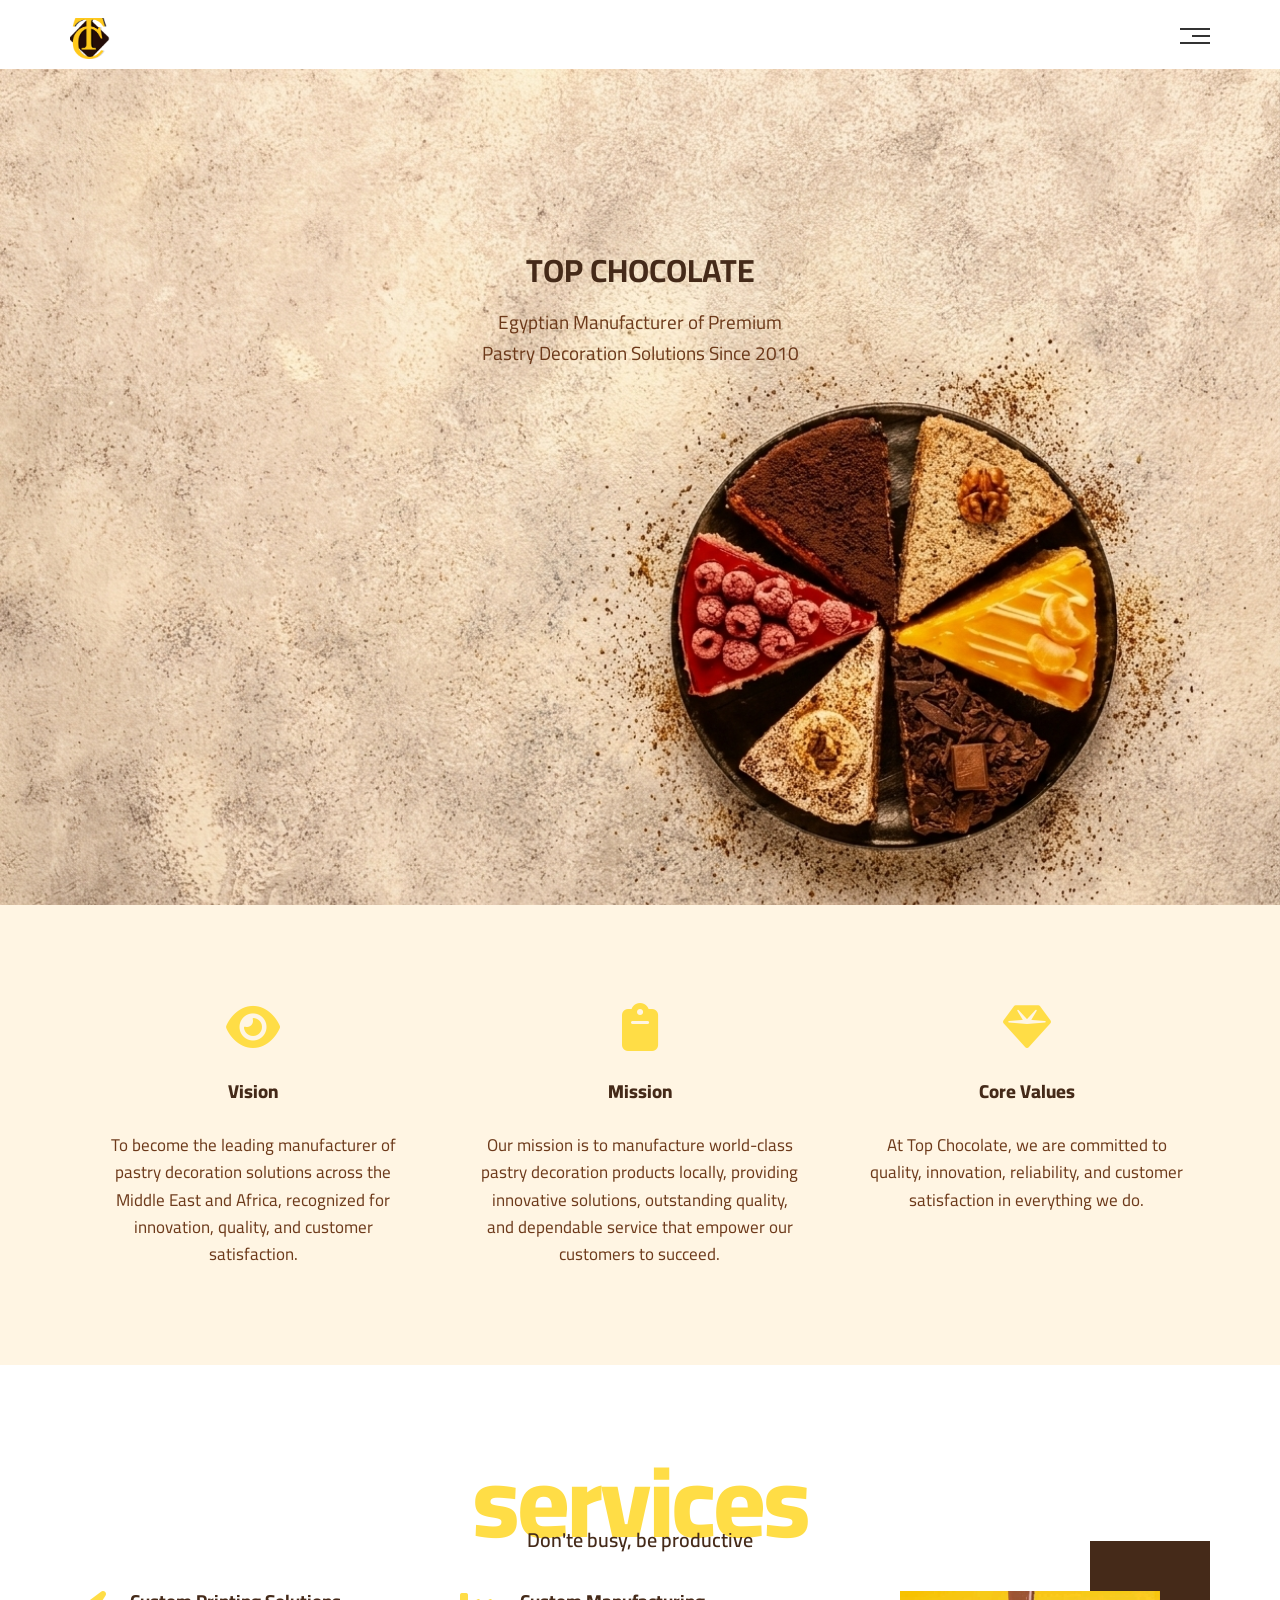
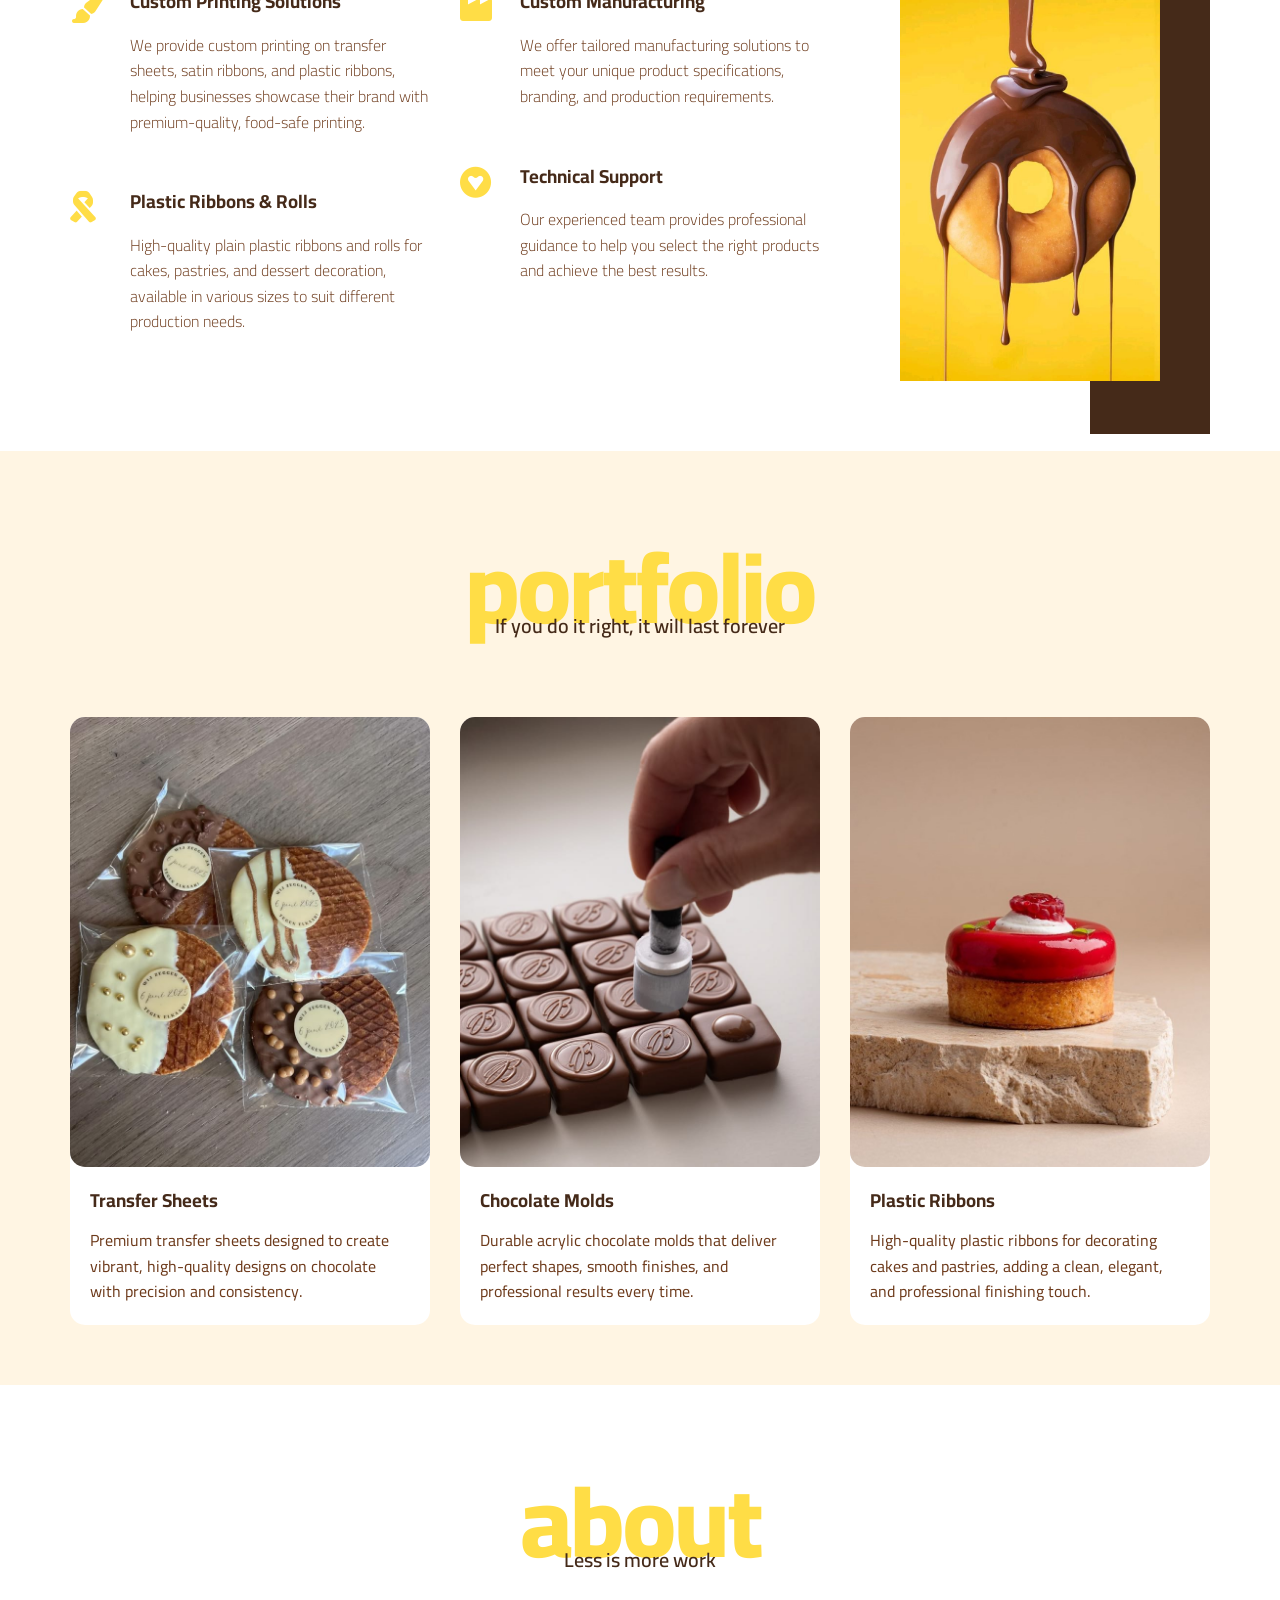
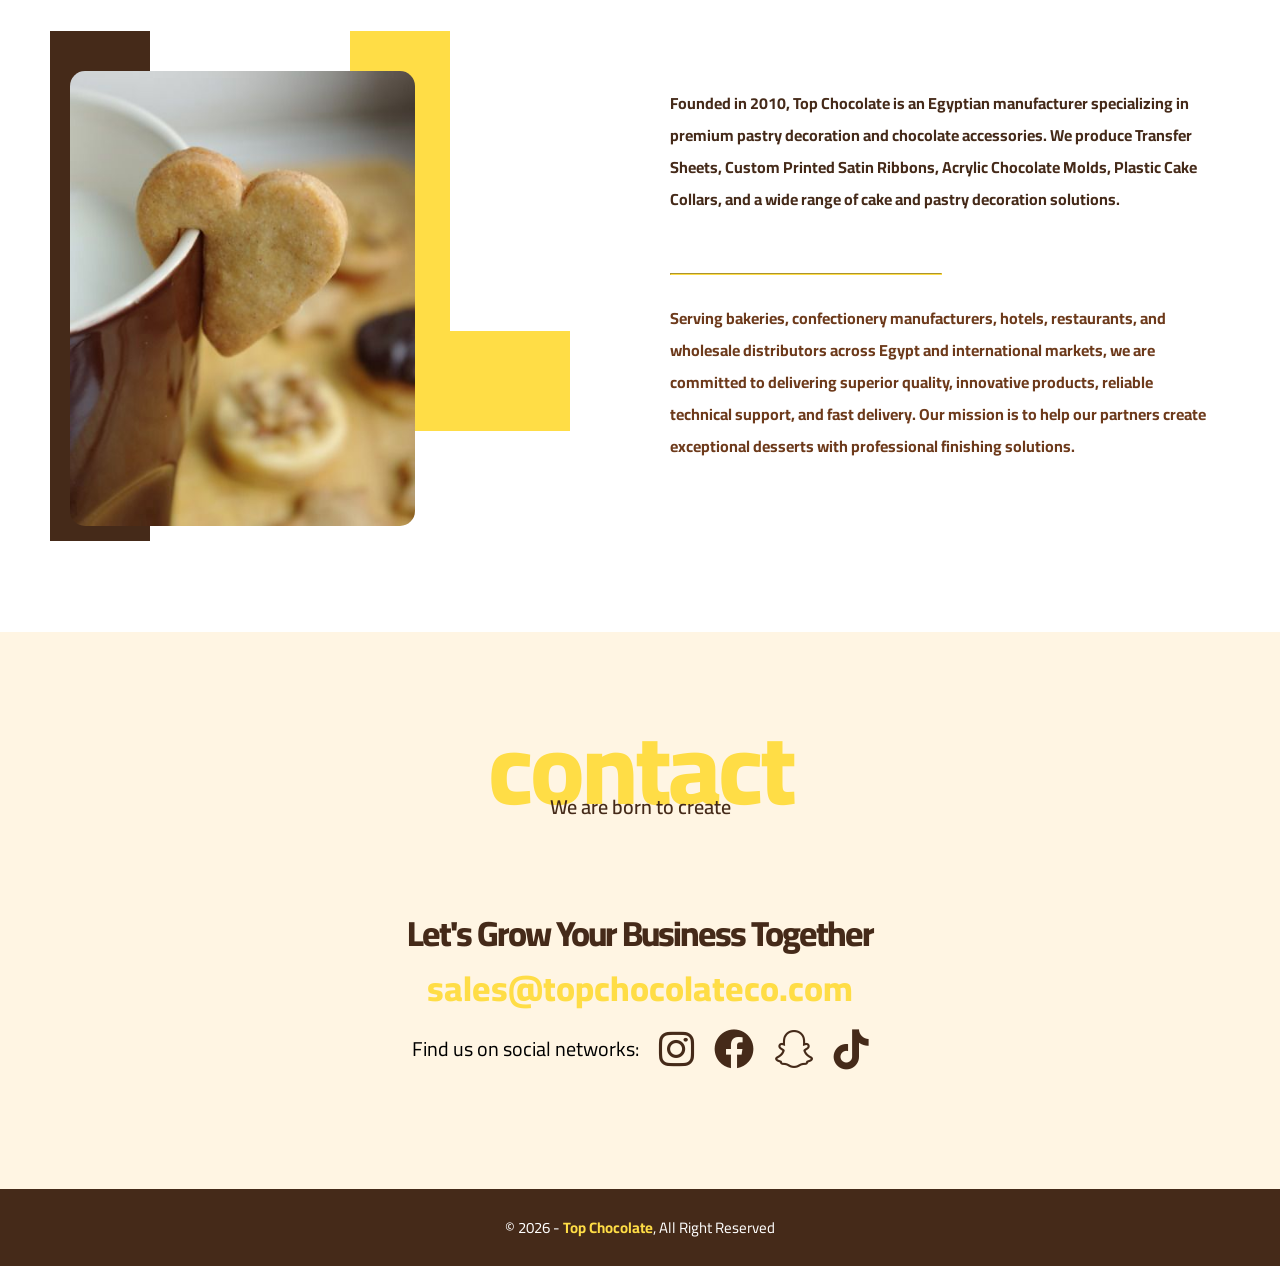
==== Top Chocolate Website/index.html @ aec2bd37 "Add files via upload" ====
<!DOCTYPE html>
<html lang="en">

<head>
    <meta charset="UTF-8">
    <meta http-equiv="X-UA-Compatible" content="IE=edge">
    <meta name="viewport" content="width=device-width, initial-scale=1.0">
    <title>Top Chocolate</title>
     <link rel="icon" type="image/png" href="images/TC_logo.png">
    <link rel="stylesheet" href="css/leon.css">
    <!-- Normalising CSS -->
    <link rel="stylesheet" href="css/normalise.css">
    <!-- Font Awesome -->
    <link rel="stylesheet" href="css/all.min.css">
    <!-- Google Fonts -->
    <link rel="preconnect" href="https://fonts.googleapis.com">
    <link rel="preconnect" href="https://fonts.gstatic.com" crossorigin>
    <link href="https://fonts.googleapis.com/css2?family=Cairo:wght@200;300;500;600;700;900&display=swap"
        rel="stylesheet">
</head>

<body>
    <header>
        <div class="container">
            <img class="logo" src="images/TC_logo.png" alt="LOGO">
            <div class="links">
                <span class="icon">
                    <span></span>
                    <span></span>
                    <span></span>
                </span>
                <ul>
                    <li><a href="#services">Services</a></li>
                    <li><a href="#portfolio">Portfolio</a></li>
                    <li><a href="#about">About</a></li>
                    <li><a href="#contact">Contact</a></li>
                </ul>
            </div>
        </div>
    </header>
    <main>
        <div class="intro-text">
            <h1>Top Chocolate</h1>
            <p>Egyptian Manufacturer of Premium Pastry Decoration Solutions Since 2010</p>
        </div>
    </main>
    <div class="feature">
        <div class="container">
            <div class="feat">
               <i class="fa-solid fa-eye fa-3x"></i>
                <h3>Vision</h3>
                <p>To become the leading manufacturer of pastry decoration solutions across the Middle East and Africa, recognized for innovation, quality, and customer satisfaction.</p>
            </div>
            <div class="feat">
               <i class="fa-solid fa-clipboard fa-3x"></i>
                <h3>Mission</h3>
                <p>Our mission is to manufacture world-class pastry decoration products locally, providing innovative solutions, outstanding quality, and dependable service that empower our customers to succeed.</p>
            </div>
            <div class="feat">
                <i class="fa-solid fa-gem fa-3x"></i>
                <h3>Core Values</h3>
                <p>At Top Chocolate, we are committed to quality, innovation, reliability, and customer satisfaction in everything we do.</p>
            </div>
        </div>
    </div>
    <div id="services" class="services">
        <div class="container">
            <h2 class="special-heading">services</h2>
            <p>Don'te busy, be productive</p>
            <div class="services-content">
                <div class="col">
                    <div class="srv">
                       <i class="fa-solid fa-paintbrush fa-2x"></i>
                        <div class="text">
                            <h3>Custom Printing Solutions</h3>
                            <p>We provide custom printing on transfer sheets, satin ribbons, and plastic ribbons, helping businesses showcase their brand with premium-quality, food-safe printing.</p>
                        </div>
                    </div>
                    <div class="srv">
                        <i class="fa-solid fa-ribbon fa-2x"></i>
                        <div class="text">
                            <h3>Plastic Ribbons & Rolls</h3>
                            <p>High-quality plain plastic ribbons and rolls for cakes, pastries, and dessert decoration, available in various sizes to suit different production needs.</p>
                        </div>
                    </div>
                </div>
                <div class="col">

                    <div class="srv">
                        <i class="fa-solid fa-industry fa-2x"></i>
                        <div class="text">
                            <h3>Custom Manufacturing</h3>
                            <p>We offer tailored manufacturing solutions to meet your unique product specifications, branding, and production requirements.</p>
                        </div>
                    </div>
                    <div class="srv">
                        <i class="fa-brands fa-gratipay fa-2x"></i>
                        <div class="text">
                            <h3>Technical Support</h3>
                            <p>Our experienced team provides professional guidance to help you select the right products and achieve the best results.</p>
                        </div>
                    </div>
                </div>
                <div class="col">
                    <div class="image image-col">
                        <img src="./images/dount.jpg" alt="">
                    </div>
                </div>
            </div>
        </div>
    </div>
    <div id="portfolio" class="portfolio">
        <div class="container">
            <h2 class="special-heading">portfolio</h2>
            <p>If you do it right, it will last forever</p>
            <div class="portfolio-content">
                <div class="card">
                    <img src="./images/transfer.jpg" alt="">
                    <div class="info">
                        <h3>Transfer Sheets</h3>
                        <p>Premium transfer sheets designed to create vibrant, high-quality designs on chocolate with precision and consistency.</p>
                    </div>
                </div>
                <div class="card">
                    <img src="./images/choco_mold.jpg" alt="">
                    <div class="info">
                        <h3>Chocolate Molds</h3>
                        <p>Durable acrylic chocolate molds that deliver perfect shapes, smooth finishes, and professional results every time.</p>
                    </div>
                </div>
                <div class="card">
                    <img src="./images/plastic_ribbon.jpg" alt="">
                    <div class="info">
                        <h3>Plastic Ribbons</h3>
                        <p>High-quality plastic ribbons for decorating cakes and pastries, adding a clean, elegant, and professional finishing touch.</p>
                    </div>
                </div>
            </div>
        </div>
    </div>
    <div id="about" class="about">
        <div class="container">
            <h2 class="special-heading">about</h2>
            <p>Less is more work</p>
            <div class="about-content">
                <div class="image">
                    <img src="./images/about3.jpg" alt="">
                </div>
                <div class="text">
                    <p>Founded in 2010, Top Chocolate is an Egyptian manufacturer specializing in premium pastry decoration and chocolate accessories. We produce Transfer Sheets, Custom Printed Satin Ribbons, Acrylic Chocolate Molds, Plastic Cake Collars, and a wide range of cake and pastry decoration solutions.</p>
                    <hr>
                    <p>Serving bakeries, confectionery manufacturers, hotels, restaurants, and wholesale distributors across Egypt and international markets, we are committed to delivering superior quality, innovative products, reliable technical support, and fast delivery. Our mission is to help our partners create exceptional desserts with professional finishing solutions.</p>
                </div>
            </div>
        </div>
    </div>
    <div id="contact" class="contact">
        <div class="container">
            <h2 class="special-heading">contact</h2>
            <p>We are born to create</p>
            <div class="contact-content">
                <p class="label">Let's Grow Your Business Together</p>
                <a href="mailto:leonagency@mail.com?subject=contact" class="link">sales@topchocolateco.com</a>
                <div class="social">
                    Find us on social networks:
                    <i class="fab fa-instagram fa-2x"></i>
                    <i class="fab fa-facebook fa-2x"></i>
                    <i class="fab fa-snapchat fa-2x"></i>
                    <i class="fab fa-tiktok fa-2x"></i>
                </div>
            </div>
        </div>
    </div>
    <footer>&copy; 2026 - <span>Top Chocolate</span>, All Right Reserved</footer>
</body>

</html>
---- Top Chocolate Website/css/leon.css ----
/* Start Global values */
html {
    scroll-behavior: smooth;
}

* {
    box-sizing: border-box;
    -webkit-box-sizing: border-box;
    -moz-box-sizing: border-box;
}

:root {
    --main-color: #ffdd46;
    --second-color: #452a19;
    --section-padding: 60px;
    --section-background: #fff5e3;
    --p-color: #6d3a1b;
    --p-line-height: 1.6;
}

body {
    font-family: 'Cairo', sans-serif;
}

.special-heading {
    color: var(--main-color);
    font-weight: 800;
    text-align: center;
    font-size: 100px;
    letter-spacing: -3px;
    margin: 0;
}

.special-heading+p {
    margin: -30px 0 0;
    font-size: 20px;
    font-weight: 600;
    text-align: center;
    color: var(--second-color);
}

.parent {
    background-color: #eee;
}

.container {
    margin: auto;
    margin-top: 18px;
    padding-left: 15px;
    padding-right: 15px;
    margin-left: auto;
    margin-right: auto;
}

@media (max-width: 450px) {
    .special-heading {
        font-size: 60px;
    }

    .special-heading+p {
        margin-top: -20px;
        font-size: 15px;
    }
}

@media (min-width: 768px) {
    .container {
        width: 750px;
    }
}

@media (min-width: 992px) {
    .container {
        width: 950px;
    }
}

@media (min-width: 1200px) {
    .container {
        width: 1170px;
    }
}

@media (min-width: 1600px) {
    .container {
        width: 1550px;
    }
}

/* End Global values */
/* Start Header */


header .container {
    display: flex;
    justify-content: space-between;
    align-items: center;
    margin-bottom: 10px;
}

header .logo {
    width: 40px;
}

header .links {
    position: relative;
}

header .links .icon {
    width: 30px;
    display: flex;
    flex-wrap: wrap;
    justify-content: flex-end;
}

header .links .icon:hover span:nth-child(2) {
    width: 100%;
}

header .links .icon span {
    background-color: #333;
    margin-bottom: 5px;
    height: 2px;
    transition: 0.3s;
}

header .links .icon span:first-child {
    width: 100%;
}

header .links .icon span:nth-child(2) {
    width: 60%;
}

header .links .icon span:last-child {
    width: 100%;
}

header .links ul {
    list-style: none;
    margin: 0;
    padding: 0;
    background-color: #f6f6f6;
    position: absolute;
    right: 0;
    min-width: 200px;
    top: calc(100% + 15px);
    display: none;
    z-index: 1;
}

header .links:hover ul {
    display: block;
}

header .links ul::before {
    content: "";
    border-width: 10px;
    border-style: solid;
    border-color: transparent transparent #f6f6f6 transparent;
    position: absolute;
    right: 5px;
    top: -19px;
}

header .links ul li a {
    display: block;
    padding: 15px;
    text-decoration: none;
    color: #333;
    transition: 0.3s;

}

header .links ul li a:hover {
    padding-left: 25px;
}

header .links ul li:not(:last-child) a {
    border-bottom: 1px solid #ddd;
}

/* End Header */
/* Start Main Page */

main {
    background-image: url(../images/gattue4.jpg);
    background-size: cover;
    height: calc(100vh - 64px);
    position: relative;
}

main .intro-text {
    position: absolute;
    top: 30%;
    left: 50%;
    transform: translate(-50%, -50%);
    text-align: center;
    width: 320px;
    max-width: 100%;
}

main .intro-text h1 {
    margin: 0;
    color: var(--second-color);
    text-transform: uppercase;
}

main .intro-text p {
    font-size: 19px;
    line-height: var(--p-line-height);
    color: var(--p-color);
}

/* End Main Page */
/* Start Features */
.feature {
    padding-top: var(--section-padding);
    padding-bottom: var(--section-padding);
    background-color: var(--section-background);
}

.feature .container {
    display: grid;
    grid-template-columns: repeat(auto-fill, minmax(300px, 1fr));
    gap: 20px;
}

.feature .feat {
    padding: 20px;
    text-align: center;
}

.feature .feat i {
    color: var(--main-color);
}

.feature .feat h3 {
    font-weight: 800;
    margin: 30px 0;
    color: var(--second-color);
}

.feature .feat p {
    line-height: var(--p-line-height);
    color: var(--p-color);
    font-size: 17px;
}

/* End Features */
/* Start Services */
.services {

    padding-top: var(--section-padding);
    padding-bottom: var(--section-padding);
}

.services .services-content {
    display: grid;
    grid-template-columns: repeat(auto-fit, minmax(300px, 1fr));
    gap: 30px;
    margin-top: 40px;
}

.services .services-content .srv {
    display: flex;
    margin-bottom: 40px;
}

@media (max-width: 768px) {
    .services .services-content .srv {
        flex-direction: column;
        text-align: center;
    }
}

.services .services-content .srv i {
    color: var(--main-color);
    flex-basis: 60px;
}

.services .services-content .srv .text {
    flex: 1;
}

.services .services-content .srv .text h3 {
    margin: 0 0 20px;
        color: var(--second-color);
}

.services .services-content .srv .text p {
    color: var(--p-color);
    font-weight: 300;
    line-height: var(--p-line-height);
}

.services .services-content .image {
    text-align: center;
    position: relative;
}

.services .services-content .image::before {
    position: absolute;
    content: "";
    background-color: var(--second-color);
    width: 120px;
    height: calc(100% + 100px);
    top: -50px;
    right: 0;
    z-index: -1;
}

.services .services-content .image img {

    width: 260px;
}

@media (max-width: 1199px) {
    .services-content .col:nth-child(3) {
        display: none;
    }
}

/* End Services */
/* Start Portfolio */
.portfolio {
    padding-top: var(--section-padding);
    padding-bottom: var(--section-padding);
    background-color: var(--section-background);
}

.portfolio .portfolio-content {
    display: grid;
    grid-template-columns: repeat(auto-fill, minmax(300px, 1fr));
    gap: 30px;
    margin-top: 80px;
}

.portfolio .portfolio-content .card {
    background-color: white;
    border-radius: 15px;
}

.portfolio .portfolio-content .card img {
    max-width: 100%;
        border-radius: 15px;

}

.portfolio .portfolio-content .card .info {
    padding: 20px;
}

.portfolio .portfolio-content .card .info h3 {
    margin: 0;
        color: var(--second-color);
}

.portfolio .portfolio-content .card .info p {
    color: var(--p-color);
    line-height: var(--p-line-height);
    margin-bottom: 0;
}

@media (max-width: 768px) {
    .portfolio .portfolio-content .card {
        flex-direction: column;
        text-align: center;
    }
}


/* End Portfolio */
/* Start About */
.about {
    padding-top: var(--section-padding);
    padding-bottom: calc(var(--section-padding) + 60px);

}

.about .about-content {
    margin-top: 100px;
    display: flex;
    flex-wrap: wrap;
    justify-content: space-between;
}

.about .about-content .image {
    position: relative;
    width: 345px;
    height: 430px;
}

.about .about-content .image img {
    max-width: 100%;
    border-radius: 15px;
}

.about .about-content .image::before,
.about .about-content .image::after {
    content: "";
    position: absolute;
    z-index: -1;
    top: -40px;
}

.about .about-content .image::before {
    width: 100px;
    height: calc(100% + 80px);
    background-color: var(--second-color);
    left: -20px;
}

.about .about-content .image::after {
    width: 120px;
    height: 300px;
    border-left: 100px solid var(--main-color);
    border-bottom: 100px solid var(--main-color);
    right: -155px;
}

@media (max-width: 991px) {
    .about .about-content {
        flex-direction: column;
        text-align: center;
    }

    .about .about-content .image {
        display: none;
    }
}

.about .about-content .text {
    flex-basis: calc(100% - 600px);
        color: var(--second-color);
}

.about .about-content .text p {
    line-height: 2;
    font-weight: bold;
    margin-bottom: 50px;
        color: var(--second-color);
}

.about .about-content .text hr {
    width: 50%;
    display: inline-block;
    border-color: var(--main-color);
}

.about .about-content .text p:last-of-type {
    color: var(--p-color);
}

/* End About */
/* Start Contact */
.contact {
    padding-top: var(--section-padding);
    padding-bottom: var(--section-padding);
    background-color: var(--section-background);
}

.contact .contact-content {
    padding-top: var(--section-padding);
    padding-bottom: var(--section-padding);
    text-align: center;
}
.contact .contact-content .label {
    font-size: 35px;
    font-weight: 800;
    color: var(--second-color);
    letter-spacing: -2px;
    margin-bottom: 15px;
}

.contact .contact-content .link {
    display: block;
    font-size: 35px;
    font-weight: 800;
    color: var(--main-color);
    text-decoration: none;
}

.contact .contact-content .social {
    display: flex;
    align-items: center;
    justify-content: center;
    flex-wrap: wrap;
    gap: 10px;
    margin-top: 20px;
    font-size: 20px;
}

.contact .contact-content .social i {
    margin-left: 10px;
    color: var(--second-color);
}

@media (max-width: 991px) {
    .contact .contact-content {
        flex-direction: column;
        margin-left: 0;
    }
}

@media (max-width: 768px) {

    .contact .contact-content .label,
    .contact .contact-content .link {
        font-size: 25px;
    }
}

/* End Contact */
/* Start Footer */
footer {
    background-color: var(--second-color);
    color: white;
    padding: 30px 10px;
    text-align: center;
    font-size: 15px;
}

footer span {
    font-weight: bold;
    color: var(--main-color);
}

@media (max-width: 768px) {

    footer {
        font-size: 10px;
        padding: 15px 8px;
    }
}

/* End Footer */
---- Top Chocolate Website/css/normalise.css ----
/*! normalize.css v8.0.1 | MIT License | github.com/necolas/normalize.css */

/* Document
   ========================================================================== */

/**
 * 1. Correct the line height in all browsers.
 * 2. Prevent adjustments of font size after orientation changes in iOS.
 */

html {
    line-height: 1.15;
    /* 1 */
    -webkit-text-size-adjust: 100%;
    /* 2 */
}

/* Sections
     ========================================================================== */

/**
   * Remove the margin in all browsers.
   */

body {
    margin: 0;
}

/**
   * Render the `main` element consistently in IE.
   */

main {
    display: block;
}

/**
   * Correct the font size and margin on `h1` elements within `section` and
   * `article` contexts in Chrome, Firefox, and Safari.
   */

h1 {
    font-size: 2em;
    margin: 0.67em 0;
}

/* Grouping content
     ========================================================================== */

/**
   * 1. Add the correct box sizing in Firefox.
   * 2. Show the overflow in Edge and IE.
   */

hr {
    box-sizing: content-box;
    /* 1 */
    height: 0;
    /* 1 */
    overflow: visible;
    /* 2 */
}

/**
   * 1. Correct the inheritance and scaling of font size in all browsers.
   * 2. Correct the odd `em` font sizing in all browsers.
   */

pre {
    font-family: monospace, monospace;
    /* 1 */
    font-size: 1em;
    /* 2 */
}

/* Text-level semantics
     ========================================================================== */

/**
   * Remove the gray background on active links in IE 10.
   */

a {
    background-color: transparent;
}

/**
   * 1. Remove the bottom border in Chrome 57-
   * 2. Add the correct text decoration in Chrome, Edge, IE, Opera, and Safari.
   */

abbr[title] {
    border-bottom: none;
    /* 1 */
    text-decoration: underline;
    /* 2 */
    text-decoration: underline dotted;
    /* 2 */
}

/**
   * Add the correct font weight in Chrome, Edge, and Safari.
   */

b,
strong {
    font-weight: bolder;
}

/**
   * 1. Correct the inheritance and scaling of font size in all browsers.
   * 2. Correct the odd `em` font sizing in all browsers.
   */

code,
kbd,
samp {
    font-family: monospace, monospace;
    /* 1 */
    font-size: 1em;
    /* 2 */
}

/**
   * Add the correct font size in all browsers.
   */

small {
    font-size: 80%;
}

/**
   * Prevent `sub` and `sup` elements from affecting the line height in
   * all browsers.
   */

sub,
sup {
    font-size: 75%;
    line-height: 0;
    position: relative;
    vertical-align: baseline;
}

sub {
    bottom: -0.25em;
}

sup {
    top: -0.5em;
}

/* Embedded content
     ========================================================================== */

/**
   * Remove the border on images inside links in IE 10.
   */

img {
    border-style: none;
}

/* Forms
     ========================================================================== */

/**
   * 1. Change the font styles in all browsers.
   * 2. Remove the margin in Firefox and Safari.
   */

button,
input,
optgroup,
select,
textarea {
    font-family: inherit;
    /* 1 */
    font-size: 100%;
    /* 1 */
    line-height: 1.15;
    /* 1 */
    margin: 0;
    /* 2 */
}

/**
   * Show the overflow in IE.
   * 1. Show the overflow in Edge.
   */

button,
input {
    /* 1 */
    overflow: visible;
}

/**
   * Remove the inheritance of text transform in Edge, Firefox, and IE.
   * 1. Remove the inheritance of text transform in Firefox.
   */

button,
select {
    /* 1 */
    text-transform: none;
}

/**
   * Correct the inability to style clickable types in iOS and Safari.
   */

button,
[type="button"],
[type="reset"],
[type="submit"] {
    -webkit-appearance: button;
}

/**
   * Remove the inner border and padding in Firefox.
   */

button::-moz-focus-inner,
[type="button"]::-moz-focus-inner,
[type="reset"]::-moz-focus-inner,
[type="submit"]::-moz-focus-inner {
    border-style: none;
    padding: 0;
}

/**
   * Restore the focus styles unset by the previous rule.
   */

button:-moz-focusring,
[type="button"]:-moz-focusring,
[type="reset"]:-moz-focusring,
[type="submit"]:-moz-focusring {
    outline: 1px dotted ButtonText;
}

/**
   * Correct the padding in Firefox.
   */

fieldset {
    padding: 0.35em 0.75em 0.625em;
}

/**
   * 1. Correct the text wrapping in Edge and IE.
   * 2. Correct the color inheritance from `fieldset` elements in IE.
   * 3. Remove the padding so developers are not caught out when they zero out
   *    `fieldset` elements in all browsers.
   */

legend {
    box-sizing: border-box;
    /* 1 */
    color: inherit;
    /* 2 */
    display: table;
    /* 1 */
    max-width: 100%;
    /* 1 */
    padding: 0;
    /* 3 */
    white-space: normal;
    /* 1 */
}

/**
   * Add the correct vertical alignment in Chrome, Firefox, and Opera.
   */

progress {
    vertical-align: baseline;
}

/**
   * Remove the default vertical scrollbar in IE 10+.
   */

textarea {
    overflow: auto;
}

/**
   * 1. Add the correct box sizing in IE 10.
   * 2. Remove the padding in IE 10.
   */

[type="checkbox"],
[type="radio"] {
    box-sizing: border-box;
    /* 1 */
    padding: 0;
    /* 2 */
}

/**
   * Correct the cursor style of increment and decrement buttons in Chrome.
   */

[type="number"]::-webkit-inner-spin-button,
[type="number"]::-webkit-outer-spin-button {
    height: auto;
}

/**
   * 1. Correct the odd appearance in Chrome and Safari.
   * 2. Correct the outline style in Safari.
   */

[type="search"] {
    -webkit-appearance: textfield;
    /* 1 */
    outline-offset: -2px;
    /* 2 */
}

/**
   * Remove the inner padding in Chrome and Safari on macOS.
   */

[type="search"]::-webkit-search-decoration {
    -webkit-appearance: none;
}

/**
   * 1. Correct the inability to style clickable types in iOS and Safari.
   * 2. Change font properties to `inherit` in Safari.
   */

::-webkit-file-upload-button {
    -webkit-appearance: button;
    /* 1 */
    font: inherit;
    /* 2 */
}

/* Interactive
     ========================================================================== */

/*
   * Add the correct display in Edge, IE 10+, and Firefox.
   */

details {
    display: block;
}

/*
   * Add the correct display in all browsers.
   */

summary {
    display: list-item;
}

/* Misc
     ========================================================================== */

/**
   * Add the correct display in IE 10+.
   */

template {
    display: none;
}

/**
   * Add the correct display in IE 10.
   */

[hidden] {
    display: none;
}
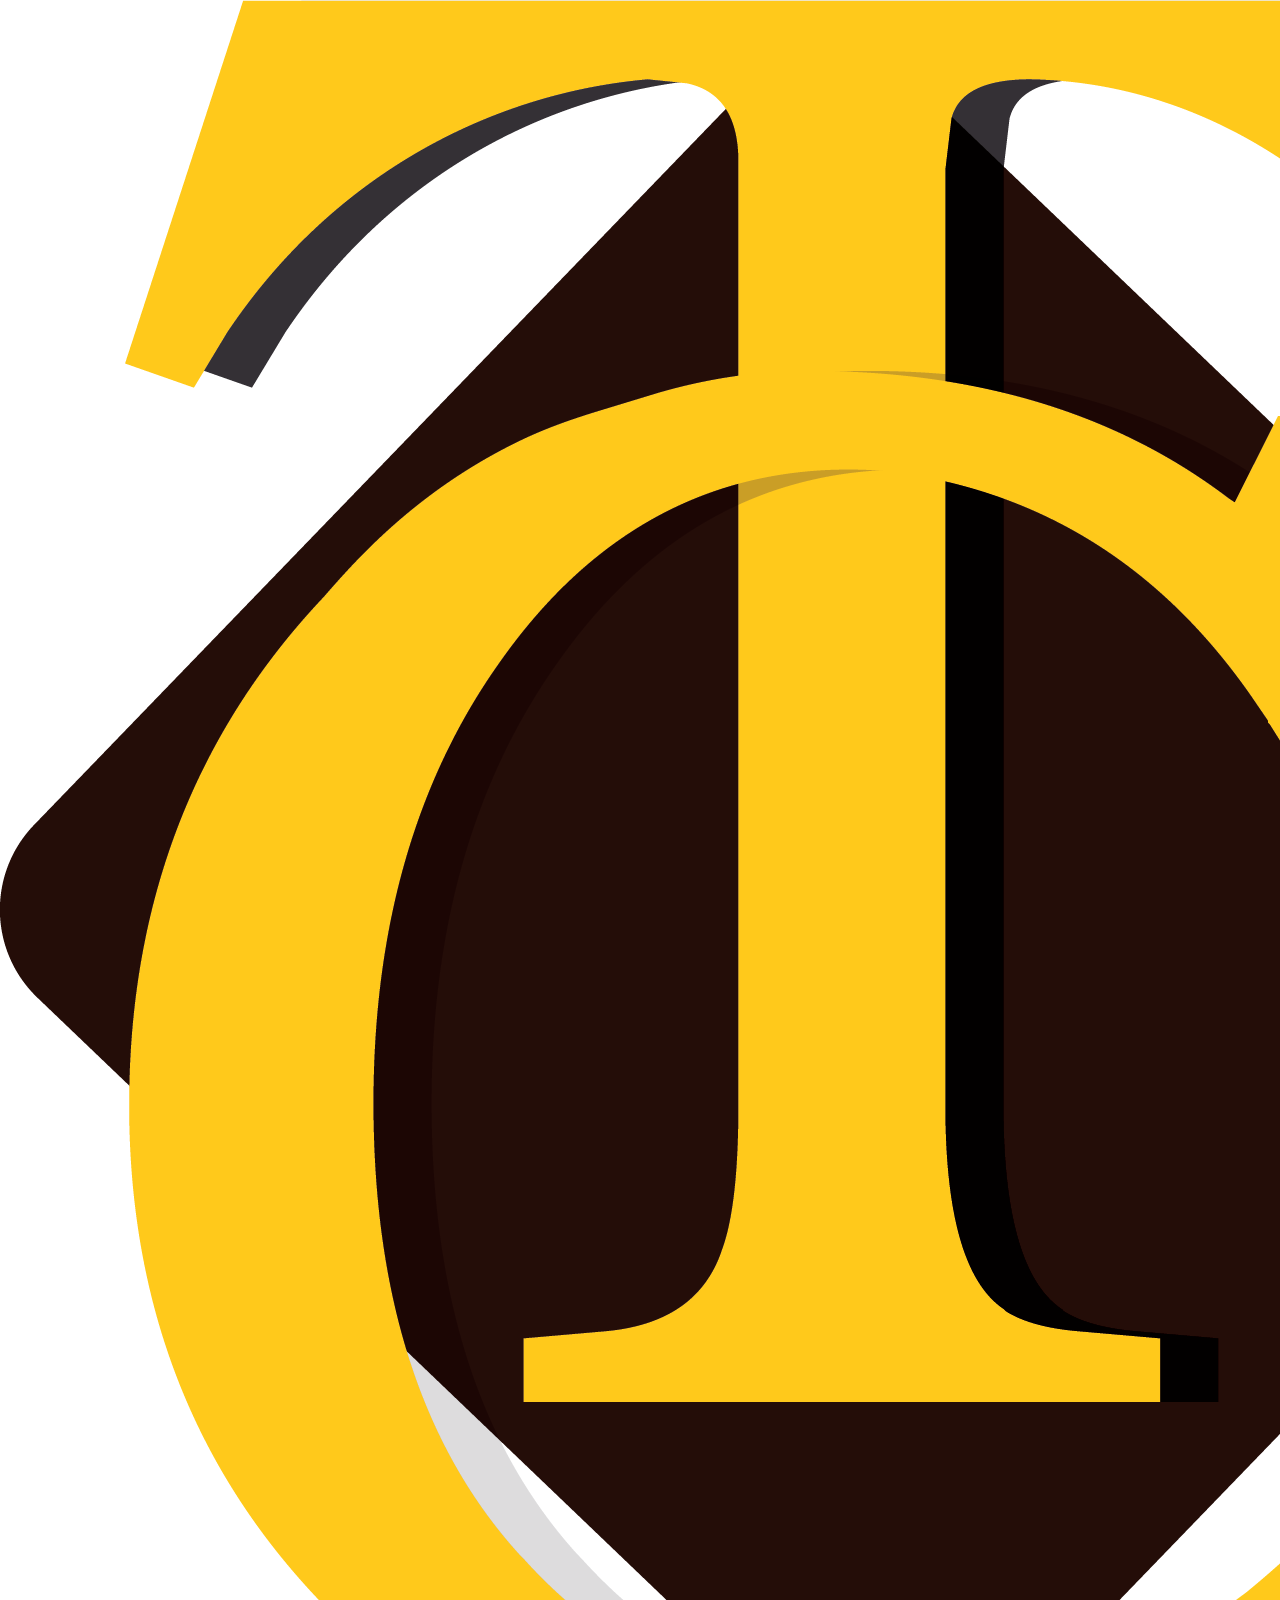
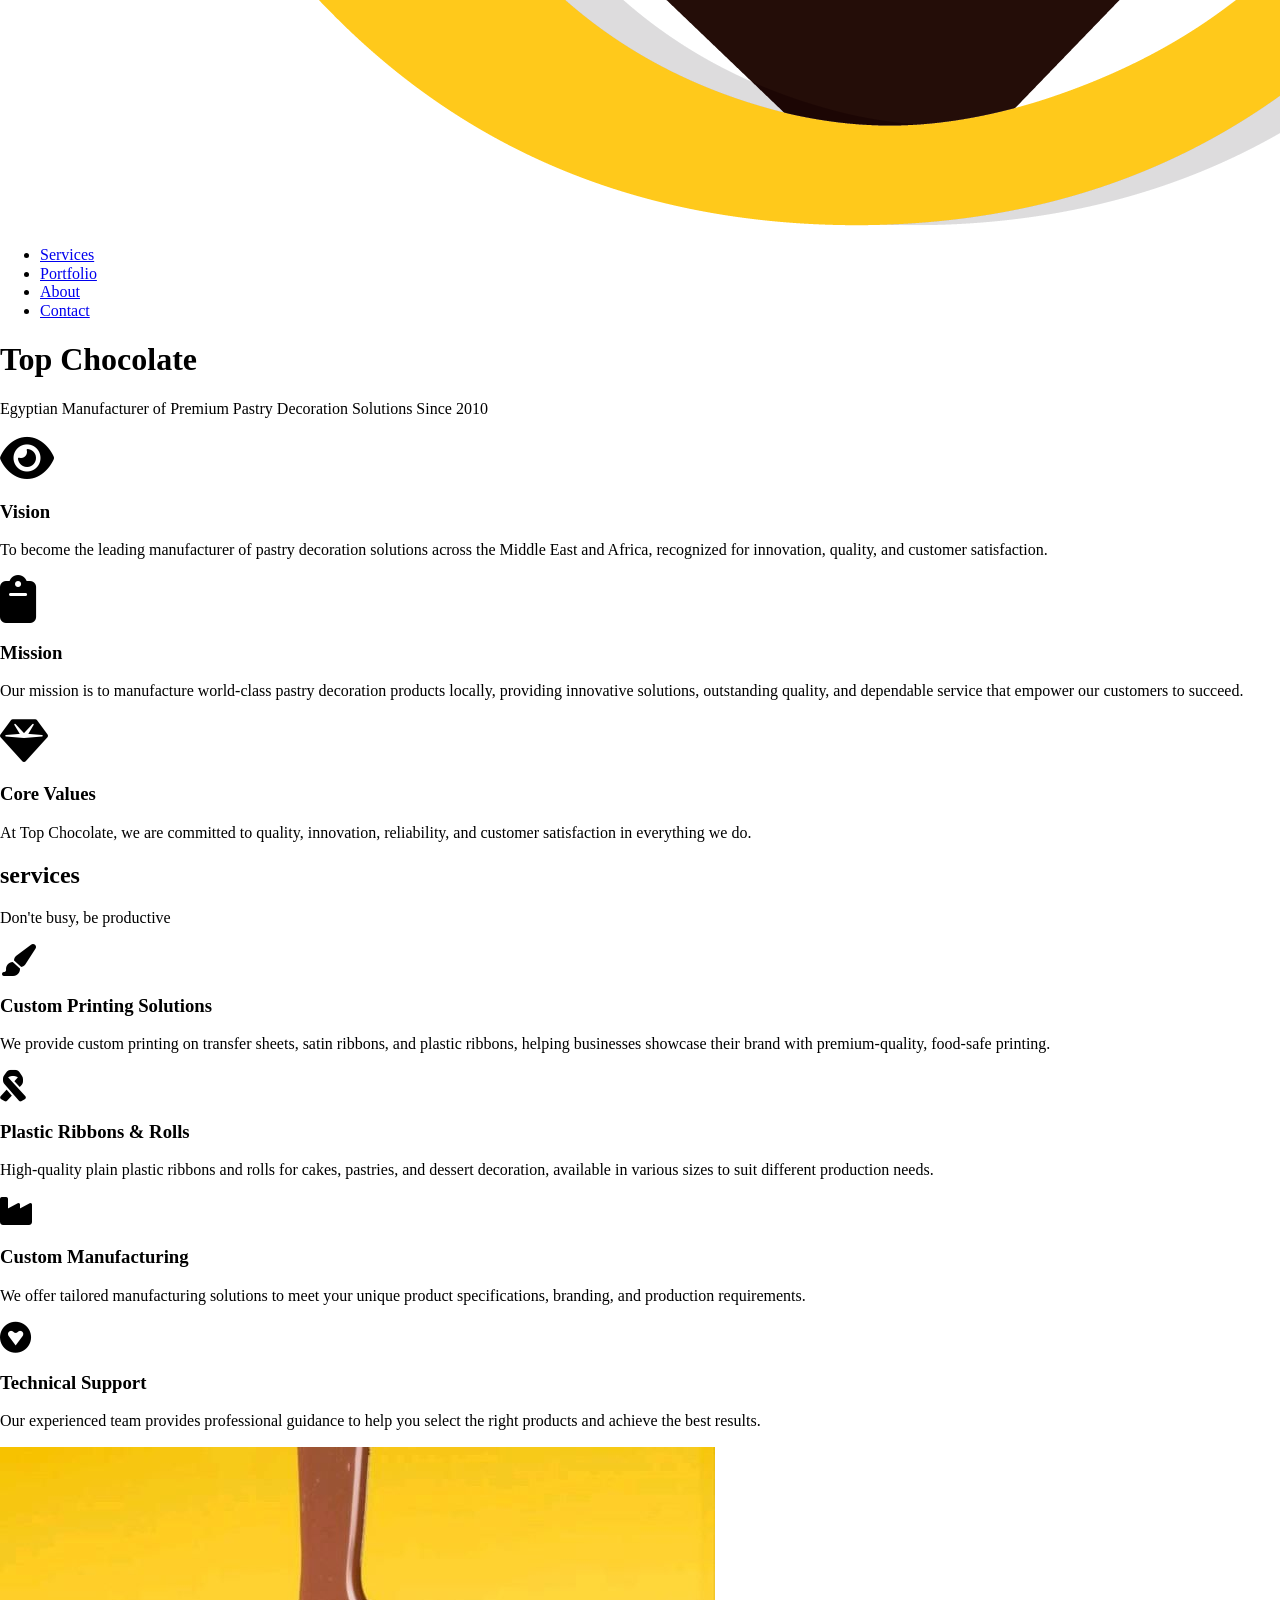
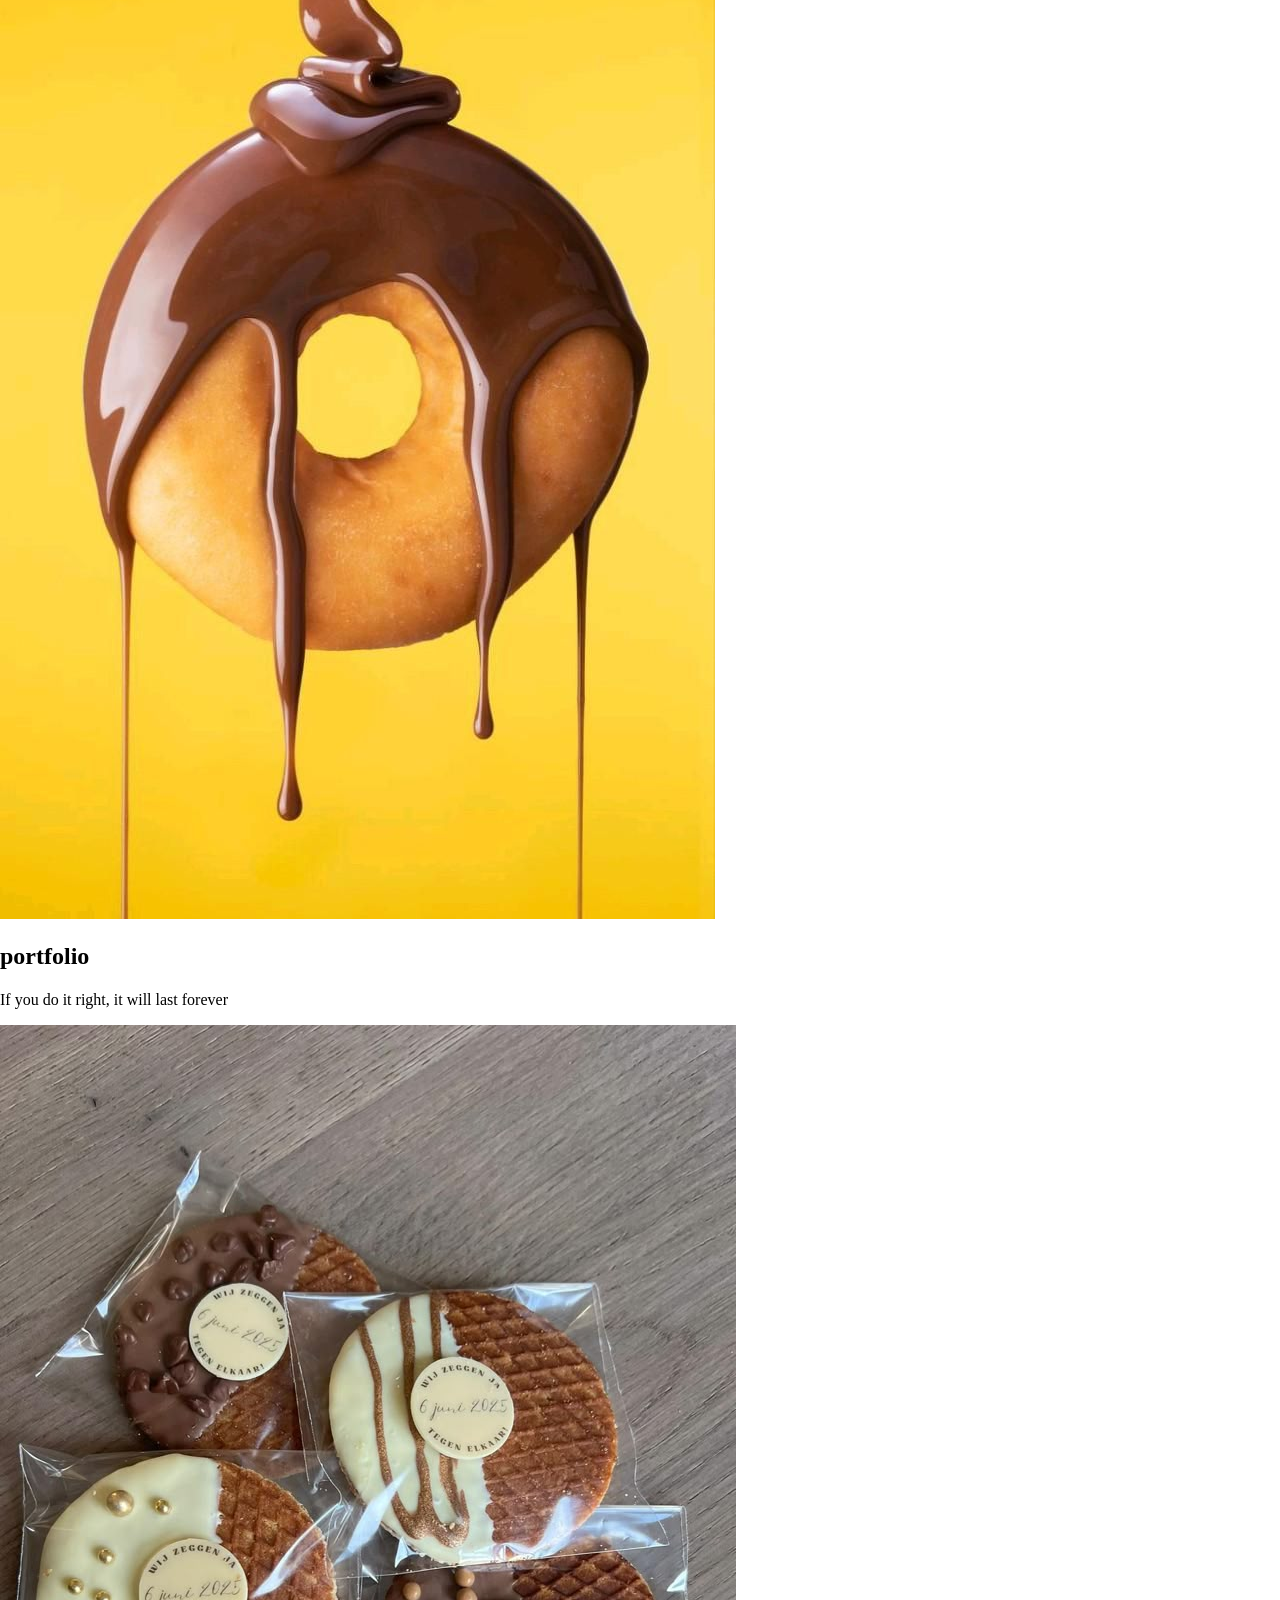
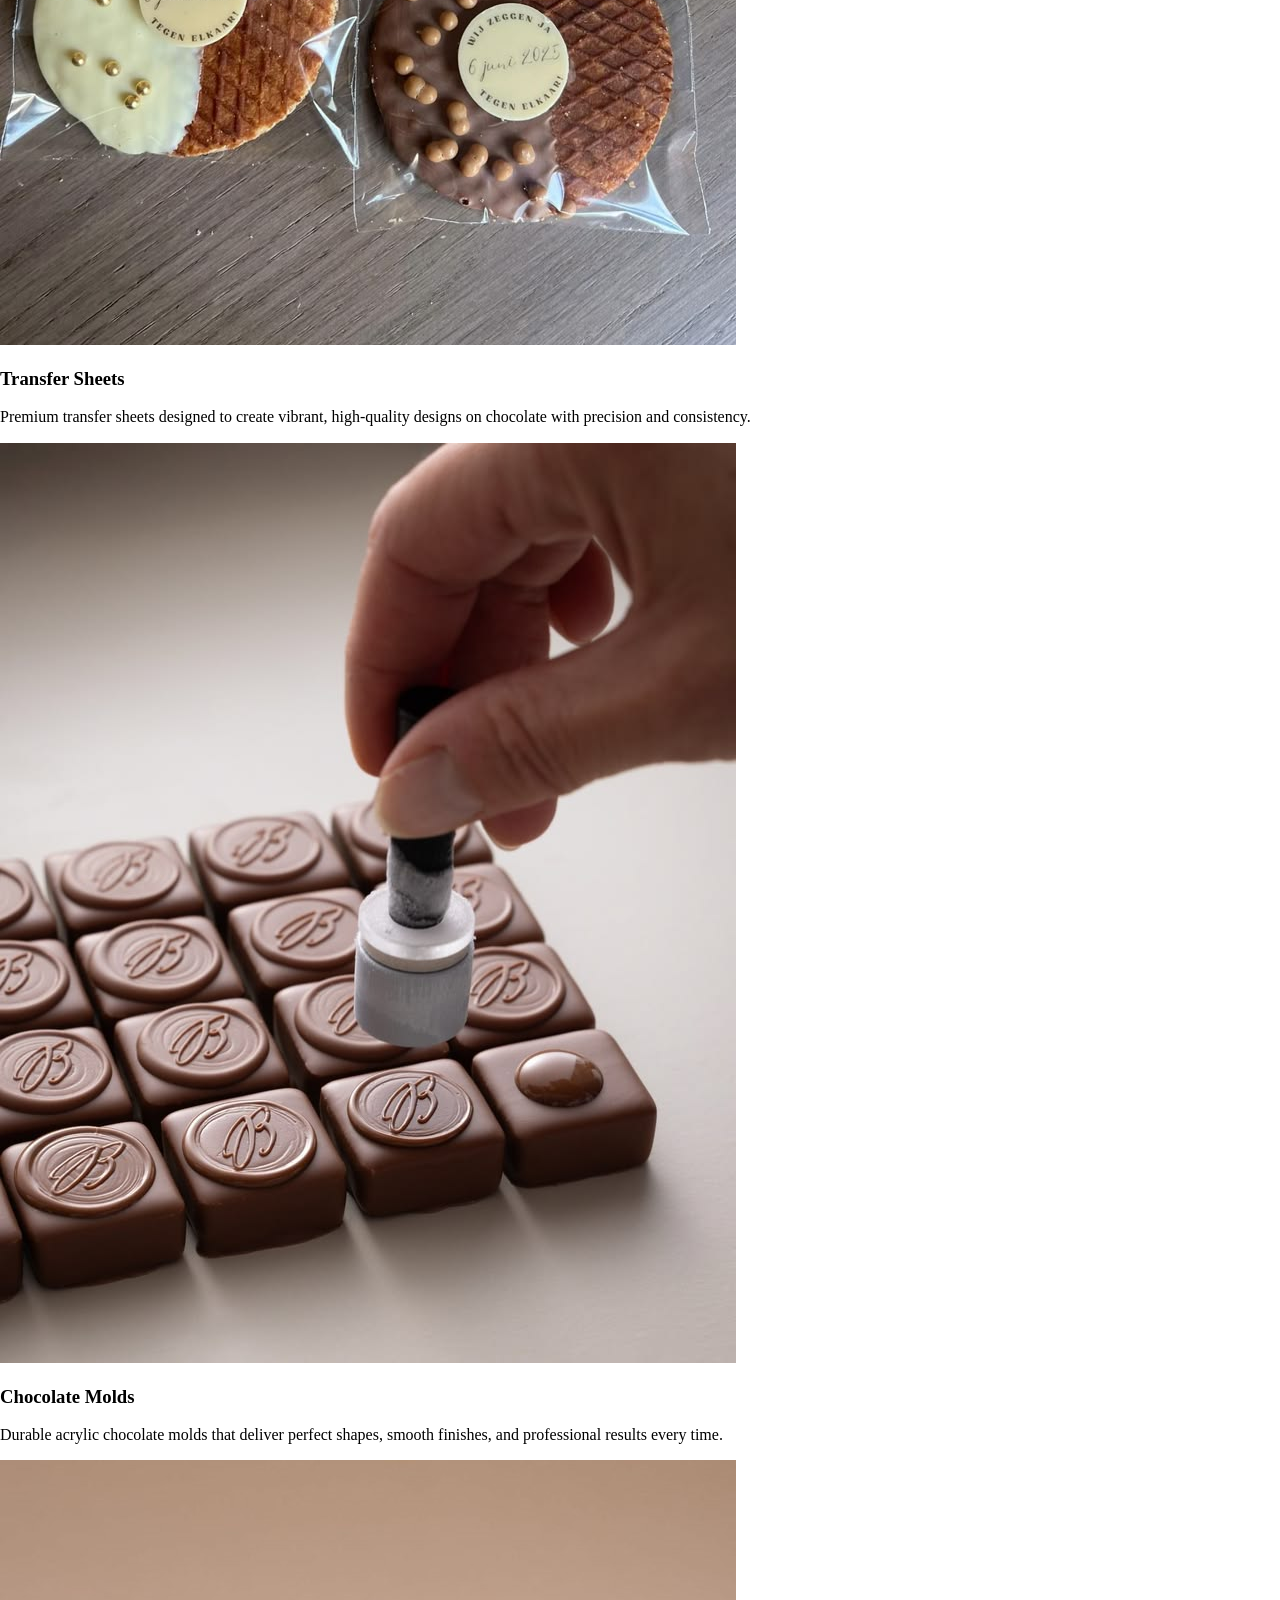
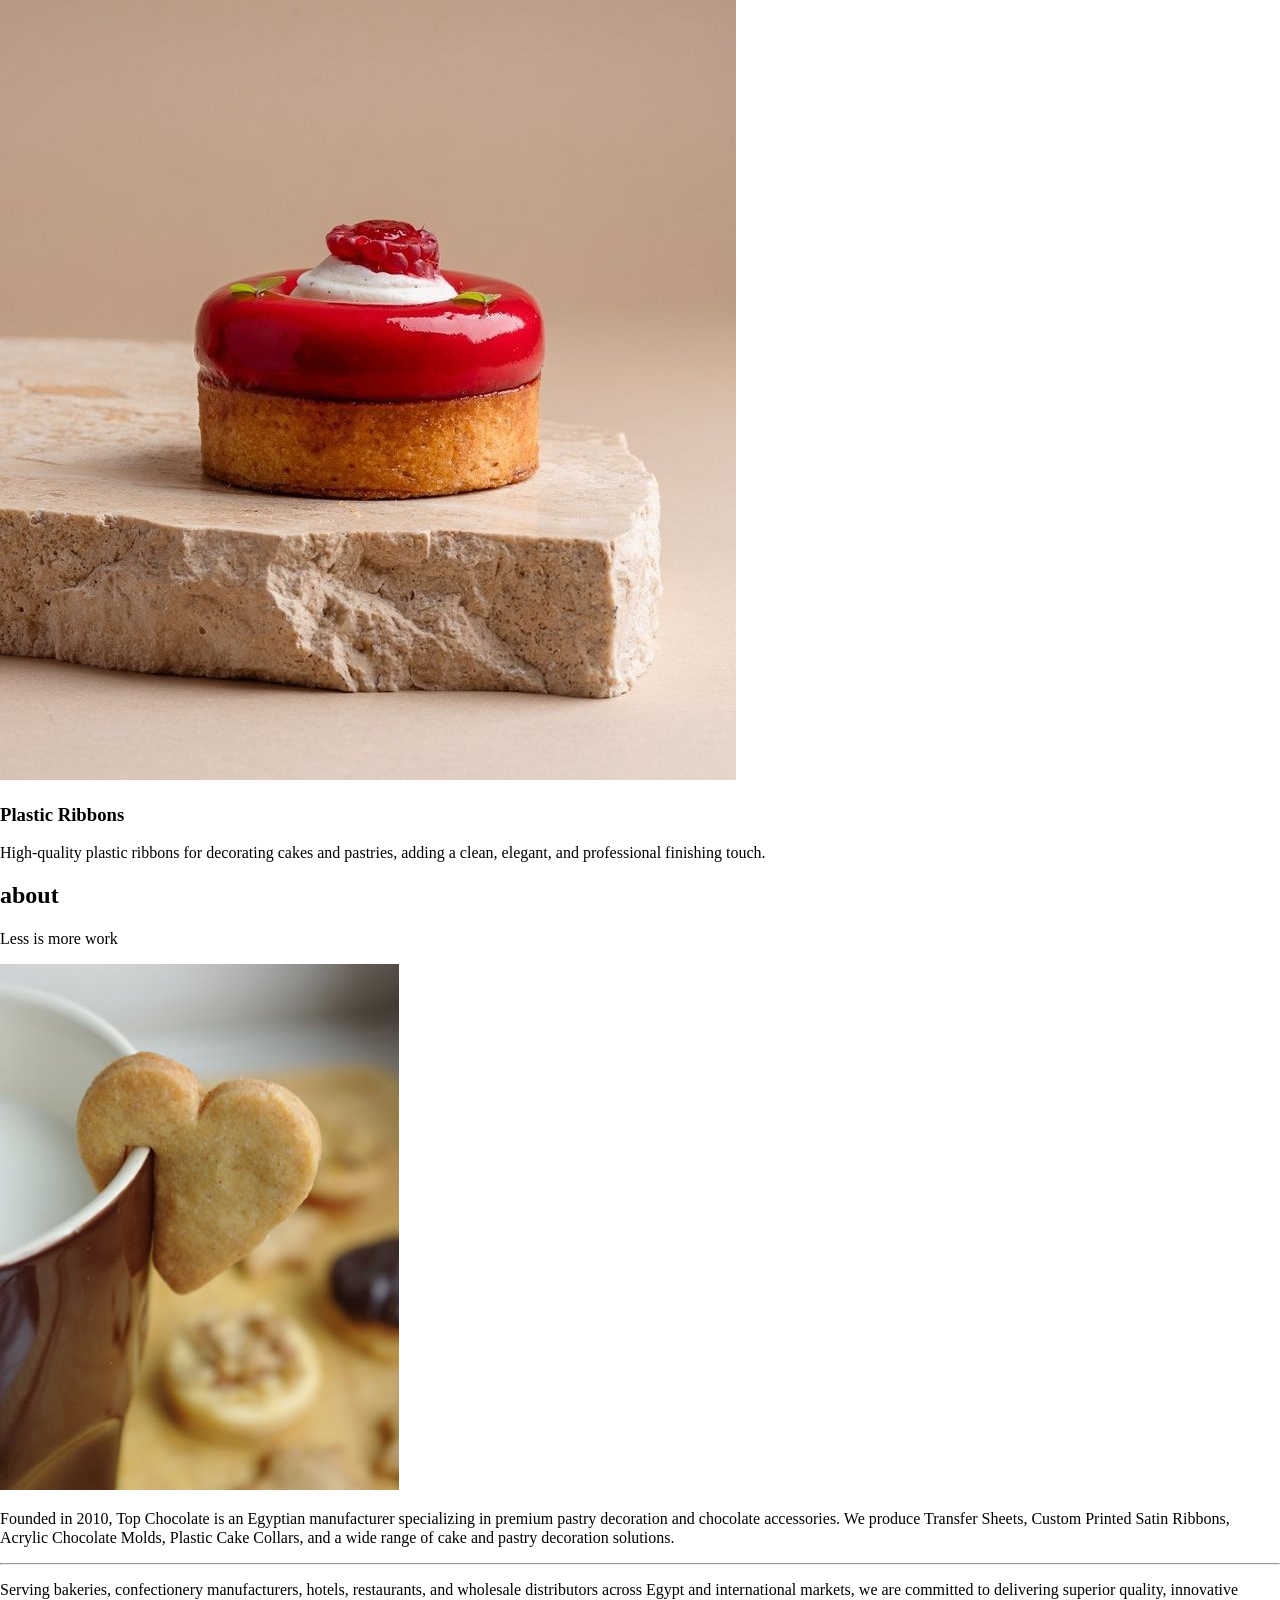
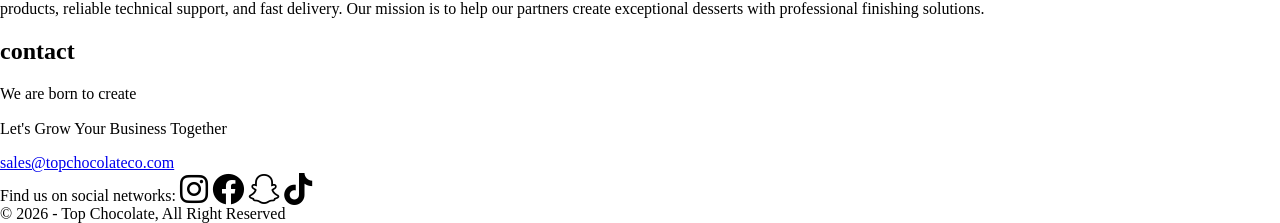
==== commit 57af8f48: "Update index.html" ====
--- a/Top Chocolate Website/index.html
+++ b/Top Chocolate Website/index.html
@@ -7,7 +7,7 @@
     <meta name="viewport" content="width=device-width, initial-scale=1.0">
     <title>Top Chocolate</title>
      <link rel="icon" type="image/png" href="images/TC_logo.png">
-    <link rel="stylesheet" href="css/leon.css">
+    <link rel="stylesheet" href="D:\Website\Top Chocolate Website\css\leon.css">
     <!-- Normalising CSS -->
     <link rel="stylesheet" href="css/normalise.css">
     <!-- Font Awesome -->
@@ -174,4 +174,4 @@
     <footer>&copy; 2026 - <span>Top Chocolate</span>, All Right Reserved</footer>
 </body>
 
-</html>+</html>
